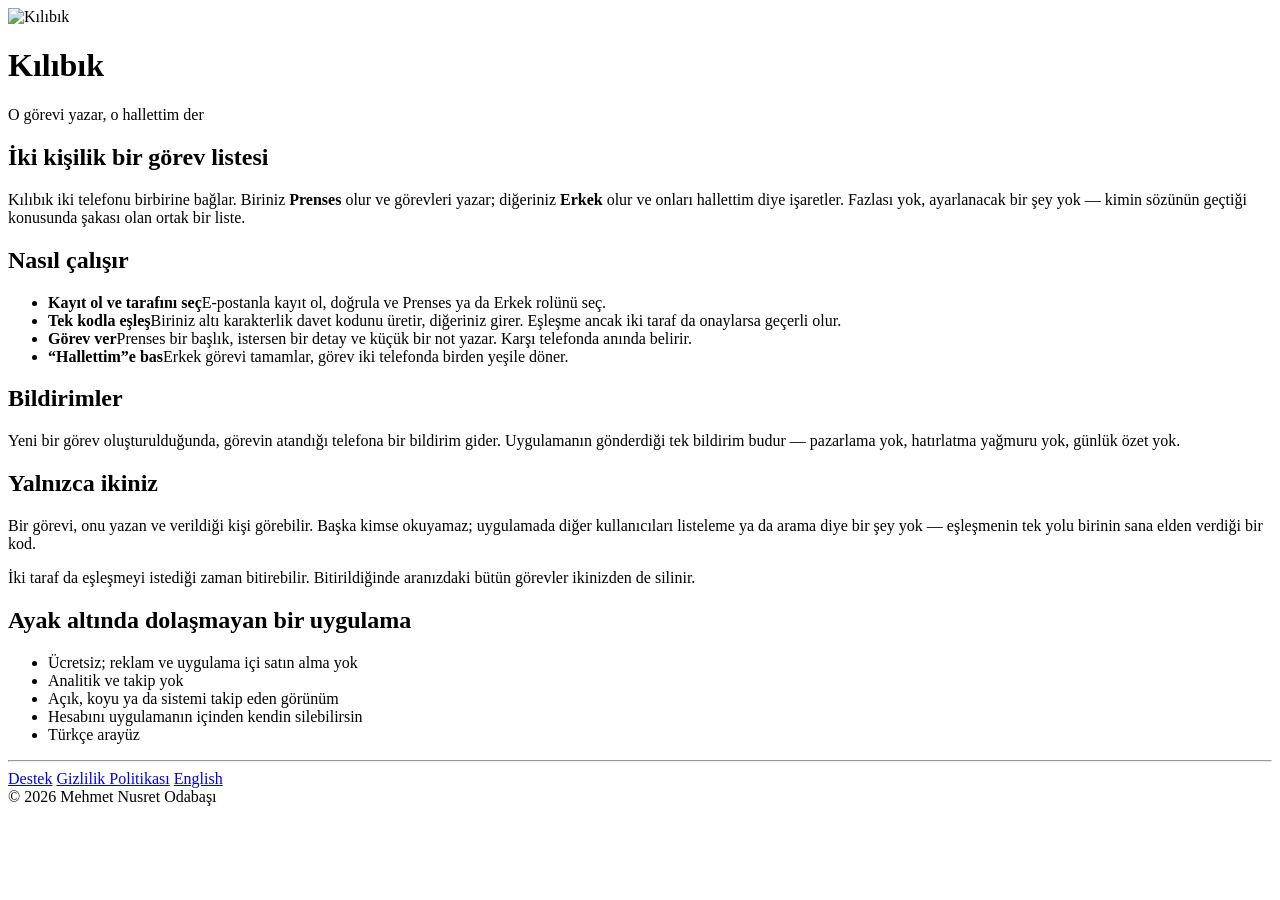
==== index.html @ 3419f4d8 "Make Turkish the default language and move English under /en/ The app's interface is Turkish only, s" ====
<!DOCTYPE html>
<html lang="tr">
<head>
<meta charset="utf-8">
<meta name="viewport" content="width=device-width, initial-scale=1">
<title>Kılıbık — İki kişilik görev listesi</title>
<meta name="description" content="Kılıbık iki telefonu tek kodla eşleştirir. Biri görevi yazar, diğeri hallettim der. Ücretsiz, reklamsız ve listeyi yalnızca ikiniz görürsünüz.">
<link rel="icon" href="assets/logo.png">
<link rel="stylesheet" href="assets/style.css">
<link rel="alternate" hreflang="en" href="https://nodabasi.github.io/kilibik/en/">
<link rel="alternate" hreflang="tr" href="https://nodabasi.github.io/kilibik/">
</head>
<body>
<div class="wrap">

<header>
  <img src="assets/logo.png" alt="Kılıbık">
  <h1>Kılıbık</h1>
  <p class="tagline">O görevi yazar, o hallettim der</p>
</header>

<h2>İki kişilik bir görev listesi</h2>
<p>Kılıbık iki telefonu birbirine bağlar. Biriniz <b>Prenses</b> olur ve görevleri
yazar; diğeriniz <b>Erkek</b> olur ve onları hallettim diye işaretler. Fazlası yok,
ayarlanacak bir şey yok — kimin sözünün geçtiği konusunda şakası olan ortak bir liste.</p>

<h2>Nasıl çalışır</h2>
<ul class="steps">
  <li><b>Kayıt ol ve tarafını seç</b><span>E-postanla kayıt ol, doğrula ve Prenses ya da Erkek rolünü seç.</span></li>
  <li><b>Tek kodla eşleş</b><span>Biriniz altı karakterlik davet kodunu üretir, diğeriniz girer. Eşleşme ancak iki taraf da onaylarsa geçerli olur.</span></li>
  <li><b>Görev ver</b><span>Prenses bir başlık, istersen bir detay ve küçük bir not yazar. Karşı telefonda anında belirir.</span></li>
  <li><b>“Hallettim”e bas</b><span>Erkek görevi tamamlar, görev iki telefonda birden yeşile döner.</span></li>
</ul>

<h2>Bildirimler</h2>
<p>Yeni bir görev oluşturulduğunda, görevin atandığı telefona bir bildirim gider.
Uygulamanın gönderdiği tek bildirim budur — pazarlama yok, hatırlatma yağmuru yok, günlük
özet yok.</p>

<h2>Yalnızca ikiniz</h2>
<p>Bir görevi, onu yazan ve verildiği kişi görebilir. Başka kimse okuyamaz; uygulamada
diğer kullanıcıları listeleme ya da arama diye bir şey yok — eşleşmenin tek yolu birinin
sana elden verdiği bir kod.</p>
<p>İki taraf da eşleşmeyi istediği zaman bitirebilir. Bitirildiğinde aranızdaki bütün
görevler ikinizden de silinir.</p>

<h2>Ayak altında dolaşmayan bir uygulama</h2>
<ul class="plain">
  <li>Ücretsiz; reklam ve uygulama içi satın alma yok</li>
  <li>Analitik ve takip yok</li>
  <li>Açık, koyu ya da sistemi takip eden görünüm</li>
  <li>Hesabını uygulamanın içinden kendin silebilirsin</li>
  <li>Türkçe arayüz</li>
</ul>

<hr>
<footer>
  <a href="support/">Destek</a>
  <a href="privacy/">Gizlilik Politikası</a>
  <a href="en/" hreflang="en">English</a>
  <div class="copyright">© 2026 Mehmet Nusret Odabaşı</div>
</footer>

</div>
</body>
</html>
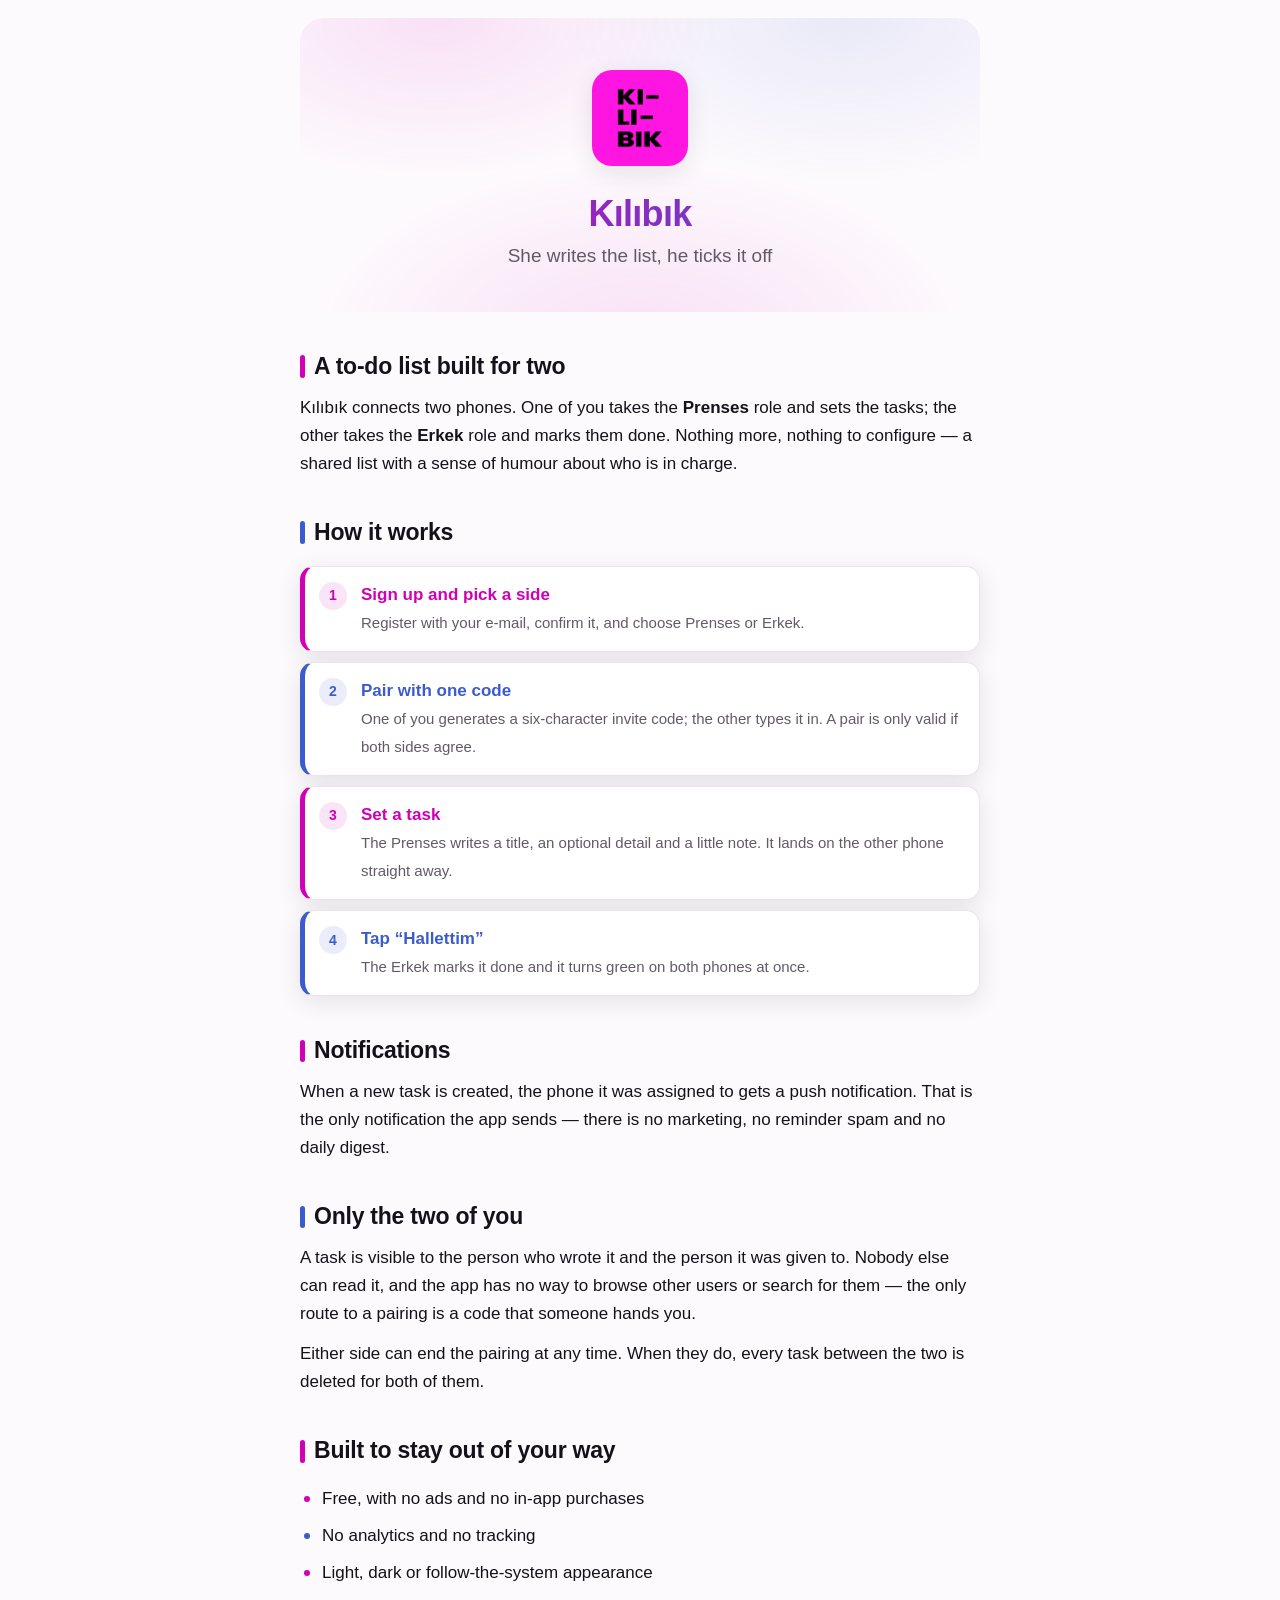
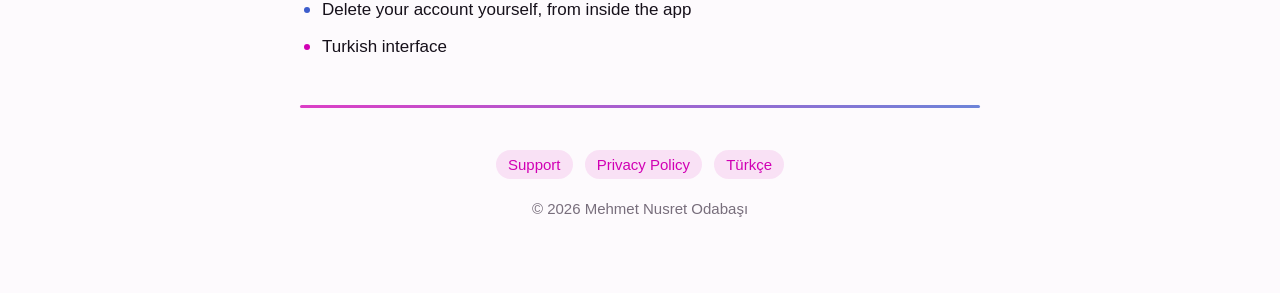
==== commit af6354ad: "Add Kilibik website: landing, support and privacy pages in EN and TR Mirrors the structure of the Mi" ====
--- a/index.html
+++ b/index.html
@@ -1,14 +1,14 @@
 <!DOCTYPE html>
-<html lang="tr">
+<html lang="en">
 <head>
 <meta charset="utf-8">
 <meta name="viewport" content="width=device-width, initial-scale=1">
-<title>Kılıbık — İki kişilik görev listesi</title>
-<meta name="description" content="Kılıbık iki telefonu tek kodla eşleştirir. Biri görevi yazar, diğeri hallettim der. Ücretsiz, reklamsız ve listeyi yalnızca ikiniz görürsünüz.">
+<title>Kılıbık — A shared to-do list for two</title>
+<meta name="description" content="Kılıbık pairs two phones with one code. One partner writes the tasks, the other ticks them off. Free, no ads, and only the two of you can see the list.">
 <link rel="icon" href="assets/logo.png">
 <link rel="stylesheet" href="assets/style.css">
-<link rel="alternate" hreflang="en" href="https://nodabasi.github.io/kilibik/en/">
-<link rel="alternate" hreflang="tr" href="https://nodabasi.github.io/kilibik/">
+<link rel="alternate" hreflang="en" href="https://nodabasi.github.io/kilibik/">
+<link rel="alternate" hreflang="tr" href="https://nodabasi.github.io/kilibik/tr/">
 </head>
 <body>
 <div class="wrap">
@@ -16,48 +16,48 @@
 <header>
   <img src="assets/logo.png" alt="Kılıbık">
   <h1>Kılıbık</h1>
-  <p class="tagline">O görevi yazar, o hallettim der</p>
+  <p class="tagline">She writes the list, he ticks it off</p>
 </header>
 
-<h2>İki kişilik bir görev listesi</h2>
-<p>Kılıbık iki telefonu birbirine bağlar. Biriniz <b>Prenses</b> olur ve görevleri
-yazar; diğeriniz <b>Erkek</b> olur ve onları hallettim diye işaretler. Fazlası yok,
-ayarlanacak bir şey yok — kimin sözünün geçtiği konusunda şakası olan ortak bir liste.</p>
+<h2>A to-do list built for two</h2>
+<p>Kılıbık connects two phones. One of you takes the <b>Prenses</b> role and sets the
+tasks; the other takes the <b>Erkek</b> role and marks them done. Nothing more, nothing
+to configure — a shared list with a sense of humour about who is in charge.</p>
 
-<h2>Nasıl çalışır</h2>
+<h2>How it works</h2>
 <ul class="steps">
-  <li><b>Kayıt ol ve tarafını seç</b><span>E-postanla kayıt ol, doğrula ve Prenses ya da Erkek rolünü seç.</span></li>
-  <li><b>Tek kodla eşleş</b><span>Biriniz altı karakterlik davet kodunu üretir, diğeriniz girer. Eşleşme ancak iki taraf da onaylarsa geçerli olur.</span></li>
-  <li><b>Görev ver</b><span>Prenses bir başlık, istersen bir detay ve küçük bir not yazar. Karşı telefonda anında belirir.</span></li>
-  <li><b>“Hallettim”e bas</b><span>Erkek görevi tamamlar, görev iki telefonda birden yeşile döner.</span></li>
+  <li><b>Sign up and pick a side</b><span>Register with your e-mail, confirm it, and choose Prenses or Erkek.</span></li>
+  <li><b>Pair with one code</b><span>One of you generates a six-character invite code; the other types it in. A pair is only valid if both sides agree.</span></li>
+  <li><b>Set a task</b><span>The Prenses writes a title, an optional detail and a little note. It lands on the other phone straight away.</span></li>
+  <li><b>Tap “Hallettim”</b><span>The Erkek marks it done and it turns green on both phones at once.</span></li>
 </ul>
 
-<h2>Bildirimler</h2>
-<p>Yeni bir görev oluşturulduğunda, görevin atandığı telefona bir bildirim gider.
-Uygulamanın gönderdiği tek bildirim budur — pazarlama yok, hatırlatma yağmuru yok, günlük
-özet yok.</p>
+<h2>Notifications</h2>
+<p>When a new task is created, the phone it was assigned to gets a push notification.
+That is the only notification the app sends — there is no marketing, no reminder spam and
+no daily digest.</p>
 
-<h2>Yalnızca ikiniz</h2>
-<p>Bir görevi, onu yazan ve verildiği kişi görebilir. Başka kimse okuyamaz; uygulamada
-diğer kullanıcıları listeleme ya da arama diye bir şey yok — eşleşmenin tek yolu birinin
-sana elden verdiği bir kod.</p>
-<p>İki taraf da eşleşmeyi istediği zaman bitirebilir. Bitirildiğinde aranızdaki bütün
-görevler ikinizden de silinir.</p>
+<h2>Only the two of you</h2>
+<p>A task is visible to the person who wrote it and the person it was given to. Nobody
+else can read it, and the app has no way to browse other users or search for them — the
+only route to a pairing is a code that someone hands you.</p>
+<p>Either side can end the pairing at any time. When they do, every task between the two
+is deleted for both of them.</p>
 
-<h2>Ayak altında dolaşmayan bir uygulama</h2>
+<h2>Built to stay out of your way</h2>
 <ul class="plain">
-  <li>Ücretsiz; reklam ve uygulama içi satın alma yok</li>
-  <li>Analitik ve takip yok</li>
-  <li>Açık, koyu ya da sistemi takip eden görünüm</li>
-  <li>Hesabını uygulamanın içinden kendin silebilirsin</li>
-  <li>Türkçe arayüz</li>
+  <li>Free, with no ads and no in-app purchases</li>
+  <li>No analytics and no tracking</li>
+  <li>Light, dark or follow-the-system appearance</li>
+  <li>Delete your account yourself, from inside the app</li>
+  <li>Turkish interface</li>
 </ul>
 
 <hr>
 <footer>
-  <a href="support/">Destek</a>
-  <a href="privacy/">Gizlilik Politikası</a>
-  <a href="en/" hreflang="en">English</a>
+  <a href="support/">Support</a>
+  <a href="privacy/">Privacy Policy</a>
+  <a href="tr/" hreflang="tr">Türkçe</a>
   <div class="copyright">© 2026 Mehmet Nusret Odabaşı</div>
 </footer>
 
--- a/assets/style.css
+++ b/assets/style.css
@@ -0,0 +1,280 @@
+/* Shared stylesheet for every page. Palette mirrors the app: magenta brand on a
+   near-white ground, with a blue accent for notes and a green/red pair for the
+   task states the app itself uses.
+
+   Mobile first: the base rules target a phone, and the only media queries widen
+   things for larger screens or adapt to a dark colour scheme. */
+
+:root {
+  --ink: #16101a;
+  --ink-soft: #635a67;
+  --ink-faint: #786e7c;
+  --ground: #fdfafd;
+  --card: #ffffff;
+  --line: #eee3ec;
+
+  --magenta: #d100b4;
+  --blue: #3d5ccc;
+  --green: #0e6f4a;
+  --red: #ce2b3c;
+
+  /* Same hues at low alpha, for card and badge fills. */
+  --magenta-tint: #d100b41a;
+  --blue-tint: #3d5ccc1a;
+  --green-tint: #0e6f4a1a;
+  --red-tint: #ce2b3c1a;
+
+  --shadow: 0 6px 24px rgb(22 16 26 / 0.10);
+}
+
+@media (prefers-color-scheme: dark) {
+  :root {
+    --ink: #f6f1f5;
+    --ink-soft: #c4bac6;
+    --ink-faint: #a79ca8;
+    --ground: #100d12;
+    --card: #1b161e;
+    --line: #322b35;
+
+    --magenta: #ff15e1;
+    --blue: #8fa6f5;
+    --green: #4cc894;
+    --red: #ff7b85;
+
+    --magenta-tint: #ff15e124;
+    --blue-tint: #8fa6f524;
+    --green-tint: #4cc89424;
+    --red-tint: #ff7b8524;
+
+    --shadow: 0 6px 24px rgb(0 0 0 / 0.35);
+  }
+}
+
+* { box-sizing: border-box; }
+
+body {
+  margin: 0;
+  padding: 0 18px 64px;
+  background: var(--ground);
+  color: var(--ink);
+  font: 17px/1.65 -apple-system, BlinkMacSystemFont, "Segoe UI", Roboto, Helvetica, Arial, sans-serif;
+  -webkit-text-size-adjust: 100%;
+  overflow-wrap: break-word;
+}
+
+img { max-width: 100%; }
+
+.wrap { max-width: 680px; margin: 0 auto; }
+
+/* Header — a tinted band in the brand magenta, warmed with the blue accent */
+
+header {
+  position: relative;
+  margin: 18px 0 8px;
+  padding: 40px 20px 32px;
+  text-align: center;
+  border-radius: 24px;
+  background:
+    radial-gradient(60% 80% at 20% 0%, var(--magenta-tint), transparent 70%),
+    radial-gradient(60% 80% at 80% 0%, var(--blue-tint), transparent 70%),
+    radial-gradient(70% 90% at 50% 110%, var(--magenta-tint), transparent 70%);
+}
+
+header img {
+  width: 84px;
+  height: 84px;
+  border-radius: 20px;
+  box-shadow: var(--shadow);
+}
+
+h1 {
+  margin: 18px 0 6px;
+  font-size: clamp(28px, 8vw, 36px);
+  line-height: 1.15;
+  letter-spacing: -0.02em;
+  background: linear-gradient(100deg, var(--magenta), var(--blue));
+  -webkit-background-clip: text;
+  background-clip: text;
+  color: transparent;
+}
+
+.tagline {
+  margin: 0;
+  color: var(--ink-soft);
+  font-size: clamp(16px, 4.4vw, 19px);
+}
+
+/* Section headings — a coloured bar alternating magenta and blue */
+
+h2 {
+  position: relative;
+  margin: 40px 0 12px;
+  padding-left: 14px;
+  font-size: clamp(20px, 5.4vw, 23px);
+  line-height: 1.3;
+  letter-spacing: -0.01em;
+}
+
+h2::before {
+  content: "";
+  position: absolute;
+  left: 0;
+  top: 0.16em;
+  bottom: 0.16em;
+  width: 5px;
+  border-radius: 3px;
+  background: var(--magenta);
+}
+
+h2:nth-of-type(even)::before { background: var(--blue); }
+
+h3 {
+  margin: 26px 0 4px;
+  font-size: 17px;
+  color: var(--magenta);
+}
+
+p { margin: 12px 0; }
+
+a { color: var(--blue); }
+
+hr {
+  margin: 44px 0 0;
+  border: 0;
+  height: 3px;
+  border-radius: 2px;
+  background: linear-gradient(90deg, var(--magenta), var(--blue));
+  opacity: 0.75;
+}
+
+/* Numbered walkthrough on the landing page */
+
+.steps {
+  list-style: none;
+  margin: 18px 0;
+  padding: 0;
+  counter-reset: step;
+}
+
+.steps li {
+  position: relative;
+  counter-increment: step;
+  background: var(--card);
+  border: 1px solid var(--line);
+  border-left: 5px solid var(--magenta);
+  border-radius: 14px;
+  padding: 14px 16px 14px 56px;
+  margin-bottom: 10px;
+  box-shadow: var(--shadow);
+}
+
+.steps li::before {
+  content: counter(step);
+  position: absolute;
+  left: 14px;
+  top: 15px;
+  width: 28px;
+  height: 28px;
+  border-radius: 50%;
+  display: grid;
+  place-items: center;
+  font-size: 14px;
+  font-weight: 700;
+  color: var(--magenta);
+  background: var(--magenta-tint);
+}
+
+.steps li:nth-child(even) { border-left-color: var(--blue); }
+.steps li:nth-child(even)::before { color: var(--blue); background: var(--blue-tint); }
+
+.steps b { display: block; font-size: 17px; }
+.steps li:nth-child(odd) b { color: var(--magenta); }
+.steps li:nth-child(even) b { color: var(--blue); }
+
+.steps span { color: var(--ink-soft); font-size: 15px; }
+
+/* Plain bullet lists — coloured markers, alternating */
+
+ul.plain { padding-left: 22px; }
+
+ul.plain li { margin: 7px 0; }
+
+ul.plain li::marker { color: var(--magenta); font-size: 1.1em; }
+ul.plain li:nth-child(even)::marker { color: var(--blue); }
+
+/* Contact box */
+
+.contact {
+  background: var(--card);
+  border: 1px solid var(--line);
+  border-top: 4px solid var(--magenta);
+  border-radius: 14px;
+  padding: 16px 18px;
+  margin: 20px 0;
+  box-shadow: var(--shadow);
+}
+
+.contact p:first-child { margin-top: 0; }
+.contact p:last-child { margin-bottom: 0; }
+.contact a { font-weight: 600; }
+
+/* Callout for the destructive actions people come to this site looking for */
+
+.notice {
+  background: var(--red-tint);
+  border: 1px solid var(--line);
+  border-left: 4px solid var(--red);
+  border-radius: 14px;
+  padding: 16px 18px;
+  margin: 20px 0;
+}
+
+.notice p:first-child { margin-top: 0; }
+.notice p:last-child { margin-bottom: 0; }
+
+/* Effective-date line under a policy heading */
+
+.meta {
+  display: inline-block;
+  margin: 6px 0 0;
+  padding: 5px 12px;
+  border-radius: 999px;
+  background: var(--magenta-tint);
+  color: var(--ink-soft);
+  font-size: 14px;
+  line-height: 1.5;
+}
+
+/* Footer */
+
+footer {
+  margin-top: 22px;
+  padding-top: 18px;
+  color: var(--ink-faint);
+  font-size: 15px;
+  line-height: 2.2;
+  text-align: center;
+}
+
+footer a {
+  margin: 0 4px;
+  padding: 6px 12px;
+  border-radius: 999px;
+  background: var(--magenta-tint);
+  color: var(--magenta);
+  text-decoration: none;
+  white-space: nowrap;
+}
+
+footer a:hover { text-decoration: underline; }
+
+footer .copyright { margin-top: 16px; line-height: 1.6; }
+
+/* Wider screens */
+
+@media (min-width: 560px) {
+  body { padding: 0 24px 72px; }
+  header { padding: 52px 24px 40px; }
+  header img { width: 96px; height: 96px; }
+  .steps li { padding-right: 20px; }
+}
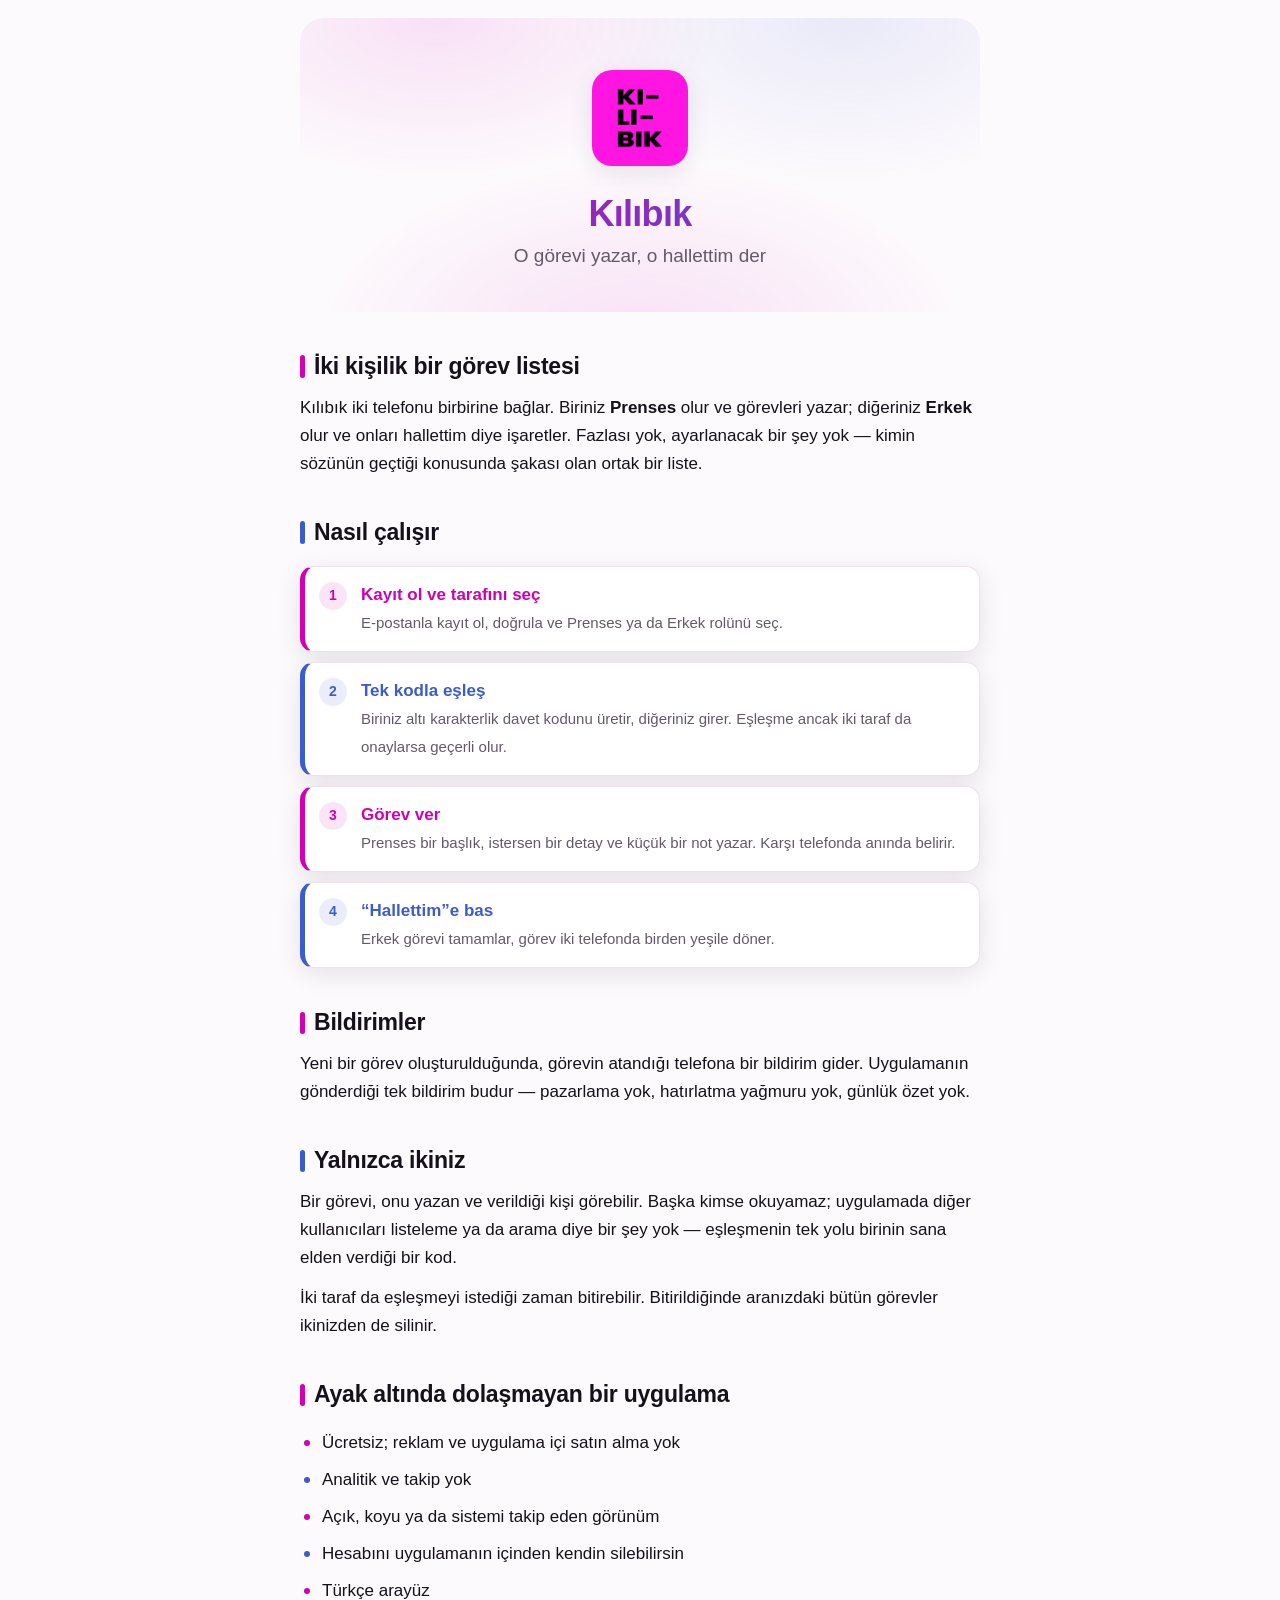
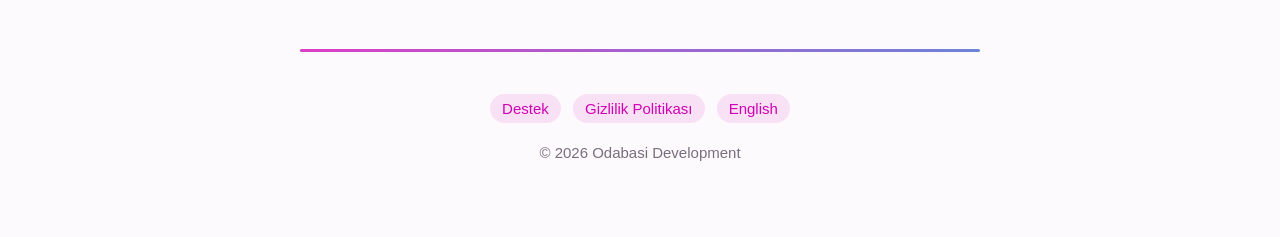
==== commit 2e28e4e6: "Rename the site to kilibik-site and attribute it to Odabasi Development The repository name decides " ====
--- a/index.html
+++ b/index.html
@@ -1,14 +1,14 @@
 <!DOCTYPE html>
-<html lang="en">
+<html lang="tr">
 <head>
 <meta charset="utf-8">
 <meta name="viewport" content="width=device-width, initial-scale=1">
-<title>Kılıbık — A shared to-do list for two</title>
-<meta name="description" content="Kılıbık pairs two phones with one code. One partner writes the tasks, the other ticks them off. Free, no ads, and only the two of you can see the list.">
+<title>Kılıbık — İki kişilik görev listesi</title>
+<meta name="description" content="Kılıbık iki telefonu tek kodla eşleştirir. Biri görevi yazar, diğeri hallettim der. Ücretsiz, reklamsız ve listeyi yalnızca ikiniz görürsünüz.">
 <link rel="icon" href="assets/logo.png">
 <link rel="stylesheet" href="assets/style.css">
-<link rel="alternate" hreflang="en" href="https://nodabasi.github.io/kilibik/">
-<link rel="alternate" hreflang="tr" href="https://nodabasi.github.io/kilibik/tr/">
+<link rel="alternate" hreflang="en" href="https://nodabasi.github.io/kilibik-site/en/">
+<link rel="alternate" hreflang="tr" href="https://nodabasi.github.io/kilibik-site/">
 </head>
 <body>
 <div class="wrap">
@@ -16,49 +16,49 @@
 <header>
   <img src="assets/logo.png" alt="Kılıbık">
   <h1>Kılıbık</h1>
-  <p class="tagline">She writes the list, he ticks it off</p>
+  <p class="tagline">O görevi yazar, o hallettim der</p>
 </header>
 
-<h2>A to-do list built for two</h2>
-<p>Kılıbık connects two phones. One of you takes the <b>Prenses</b> role and sets the
-tasks; the other takes the <b>Erkek</b> role and marks them done. Nothing more, nothing
-to configure — a shared list with a sense of humour about who is in charge.</p>
+<h2>İki kişilik bir görev listesi</h2>
+<p>Kılıbık iki telefonu birbirine bağlar. Biriniz <b>Prenses</b> olur ve görevleri
+yazar; diğeriniz <b>Erkek</b> olur ve onları hallettim diye işaretler. Fazlası yok,
+ayarlanacak bir şey yok — kimin sözünün geçtiği konusunda şakası olan ortak bir liste.</p>
 
-<h2>How it works</h2>
+<h2>Nasıl çalışır</h2>
 <ul class="steps">
-  <li><b>Sign up and pick a side</b><span>Register with your e-mail, confirm it, and choose Prenses or Erkek.</span></li>
-  <li><b>Pair with one code</b><span>One of you generates a six-character invite code; the other types it in. A pair is only valid if both sides agree.</span></li>
-  <li><b>Set a task</b><span>The Prenses writes a title, an optional detail and a little note. It lands on the other phone straight away.</span></li>
-  <li><b>Tap “Hallettim”</b><span>The Erkek marks it done and it turns green on both phones at once.</span></li>
+  <li><b>Kayıt ol ve tarafını seç</b><span>E-postanla kayıt ol, doğrula ve Prenses ya da Erkek rolünü seç.</span></li>
+  <li><b>Tek kodla eşleş</b><span>Biriniz altı karakterlik davet kodunu üretir, diğeriniz girer. Eşleşme ancak iki taraf da onaylarsa geçerli olur.</span></li>
+  <li><b>Görev ver</b><span>Prenses bir başlık, istersen bir detay ve küçük bir not yazar. Karşı telefonda anında belirir.</span></li>
+  <li><b>“Hallettim”e bas</b><span>Erkek görevi tamamlar, görev iki telefonda birden yeşile döner.</span></li>
 </ul>
 
-<h2>Notifications</h2>
-<p>When a new task is created, the phone it was assigned to gets a push notification.
-That is the only notification the app sends — there is no marketing, no reminder spam and
-no daily digest.</p>
+<h2>Bildirimler</h2>
+<p>Yeni bir görev oluşturulduğunda, görevin atandığı telefona bir bildirim gider.
+Uygulamanın gönderdiği tek bildirim budur — pazarlama yok, hatırlatma yağmuru yok, günlük
+özet yok.</p>
 
-<h2>Only the two of you</h2>
-<p>A task is visible to the person who wrote it and the person it was given to. Nobody
-else can read it, and the app has no way to browse other users or search for them — the
-only route to a pairing is a code that someone hands you.</p>
-<p>Either side can end the pairing at any time. When they do, every task between the two
-is deleted for both of them.</p>
+<h2>Yalnızca ikiniz</h2>
+<p>Bir görevi, onu yazan ve verildiği kişi görebilir. Başka kimse okuyamaz; uygulamada
+diğer kullanıcıları listeleme ya da arama diye bir şey yok — eşleşmenin tek yolu birinin
+sana elden verdiği bir kod.</p>
+<p>İki taraf da eşleşmeyi istediği zaman bitirebilir. Bitirildiğinde aranızdaki bütün
+görevler ikinizden de silinir.</p>
 
-<h2>Built to stay out of your way</h2>
+<h2>Ayak altında dolaşmayan bir uygulama</h2>
 <ul class="plain">
-  <li>Free, with no ads and no in-app purchases</li>
-  <li>No analytics and no tracking</li>
-  <li>Light, dark or follow-the-system appearance</li>
-  <li>Delete your account yourself, from inside the app</li>
-  <li>Turkish interface</li>
+  <li>Ücretsiz; reklam ve uygulama içi satın alma yok</li>
+  <li>Analitik ve takip yok</li>
+  <li>Açık, koyu ya da sistemi takip eden görünüm</li>
+  <li>Hesabını uygulamanın içinden kendin silebilirsin</li>
+  <li>Türkçe arayüz</li>
 </ul>
 
 <hr>
 <footer>
-  <a href="support/">Support</a>
-  <a href="privacy/">Privacy Policy</a>
-  <a href="tr/" hreflang="tr">Türkçe</a>
-  <div class="copyright">© 2026 Mehmet Nusret Odabaşı</div>
+  <a href="support/">Destek</a>
+  <a href="privacy/">Gizlilik Politikası</a>
+  <a href="en/" hreflang="en">English</a>
+  <div class="copyright">© 2026 Odabasi Development</div>
 </footer>
 
 </div>
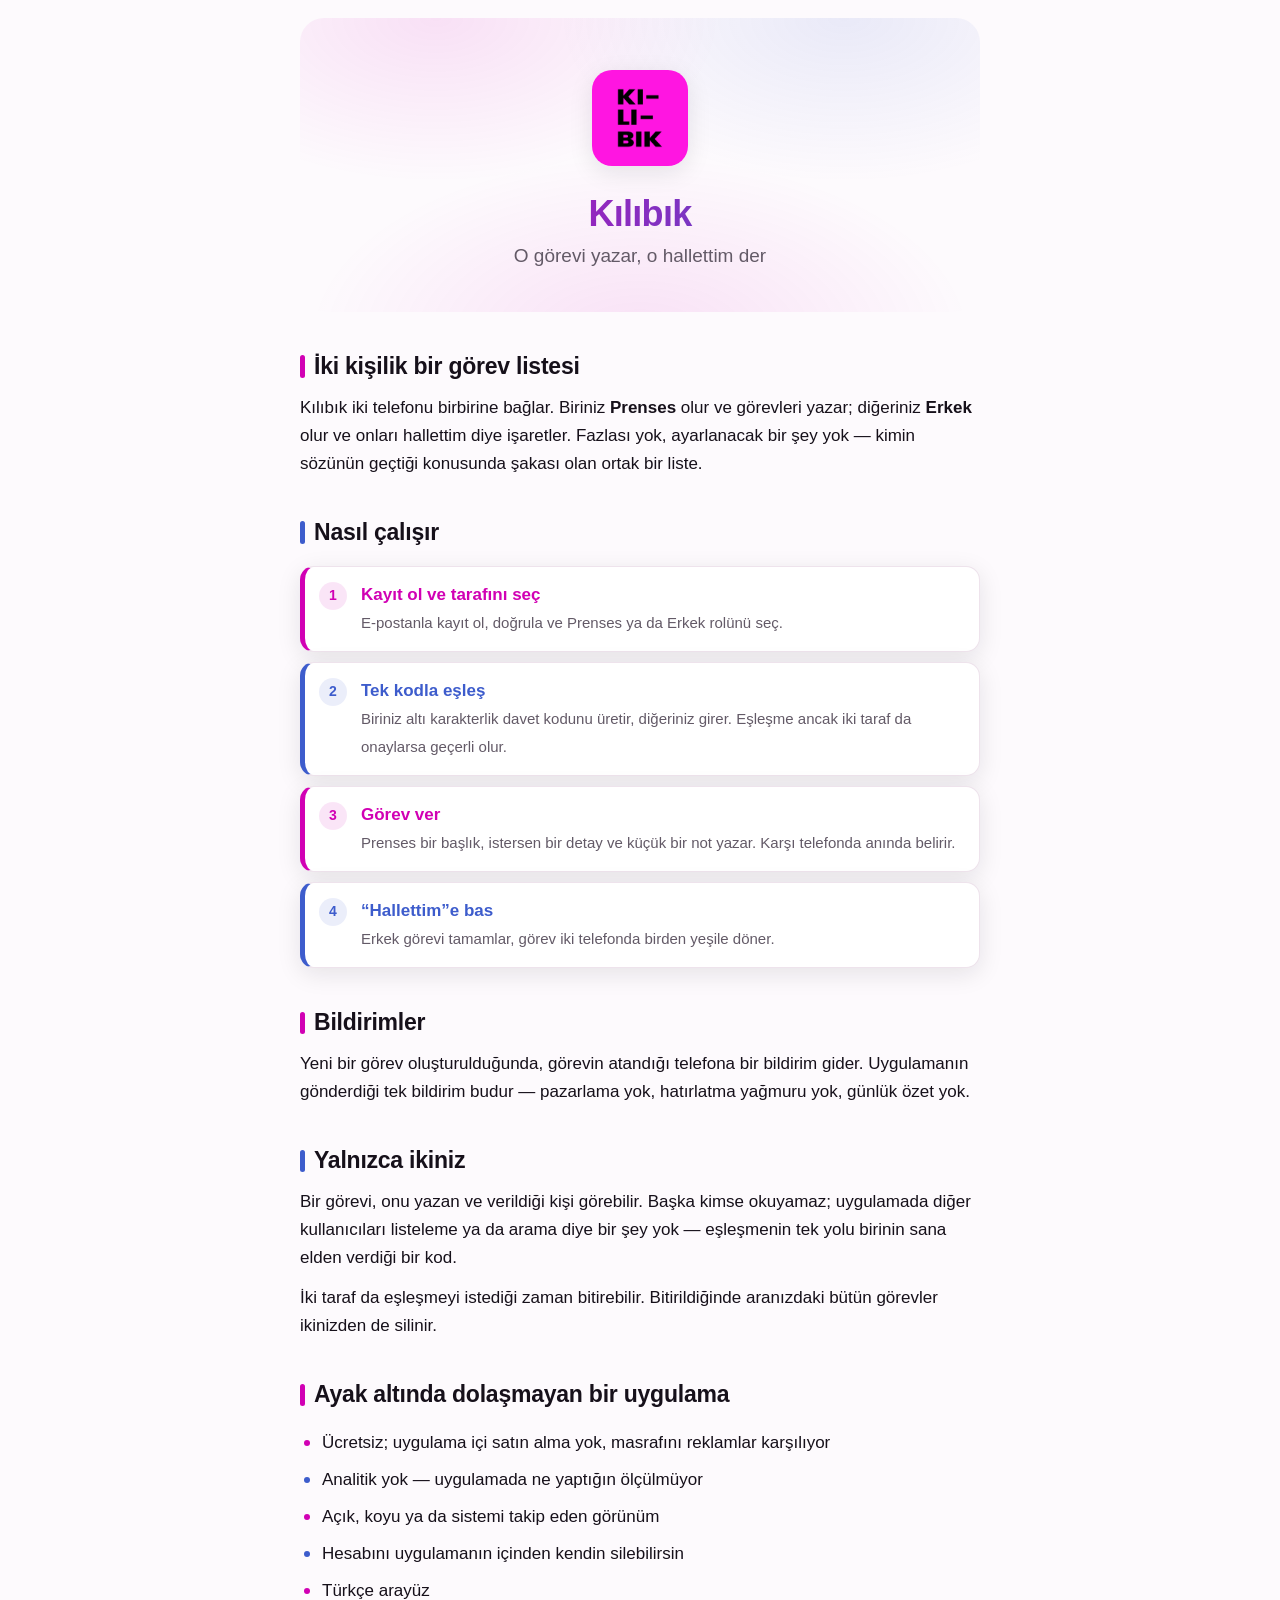
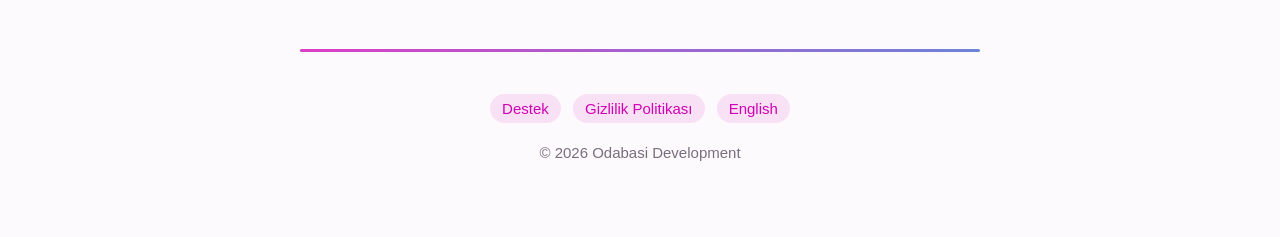
==== commit 9be7f658: "Disclose AdMob advertising across the site The app now serves AdMob banner ads, which made five sepa" ====
--- a/index.html
+++ b/index.html
@@ -4,11 +4,11 @@
 <meta charset="utf-8">
 <meta name="viewport" content="width=device-width, initial-scale=1">
 <title>Kılıbık — İki kişilik görev listesi</title>
-<meta name="description" content="Kılıbık iki telefonu tek kodla eşleştirir. Biri görevi yazar, diğeri hallettim der. Ücretsiz, reklamsız ve listeyi yalnızca ikiniz görürsünüz.">
+<meta name="description" content="Kılıbık iki telefonu tek kodla eşleştirir. Biri görevi yazar, diğeri hallettim der. Ücretsiz, sade ve listeyi yalnızca ikiniz görürsünüz.">
 <link rel="icon" href="assets/logo.png">
 <link rel="stylesheet" href="assets/style.css">
-<link rel="alternate" hreflang="en" href="https://nodabasi.github.io/kilibik-site/en/">
-<link rel="alternate" hreflang="tr" href="https://nodabasi.github.io/kilibik-site/">
+<link rel="alternate" hreflang="en" href="https://nodabasi.github.io/kilibik-app/en/">
+<link rel="alternate" hreflang="tr" href="https://nodabasi.github.io/kilibik-app/">
 </head>
 <body>
 <div class="wrap">
@@ -46,8 +46,8 @@
 
 <h2>Ayak altında dolaşmayan bir uygulama</h2>
 <ul class="plain">
-  <li>Ücretsiz; reklam ve uygulama içi satın alma yok</li>
-  <li>Analitik ve takip yok</li>
+  <li>Ücretsiz; uygulama içi satın alma yok, masrafını reklamlar karşılıyor</li>
+  <li>Analitik yok — uygulamada ne yaptığın ölçülmüyor</li>
   <li>Açık, koyu ya da sistemi takip eden görünüm</li>
   <li>Hesabını uygulamanın içinden kendin silebilirsin</li>
   <li>Türkçe arayüz</li>
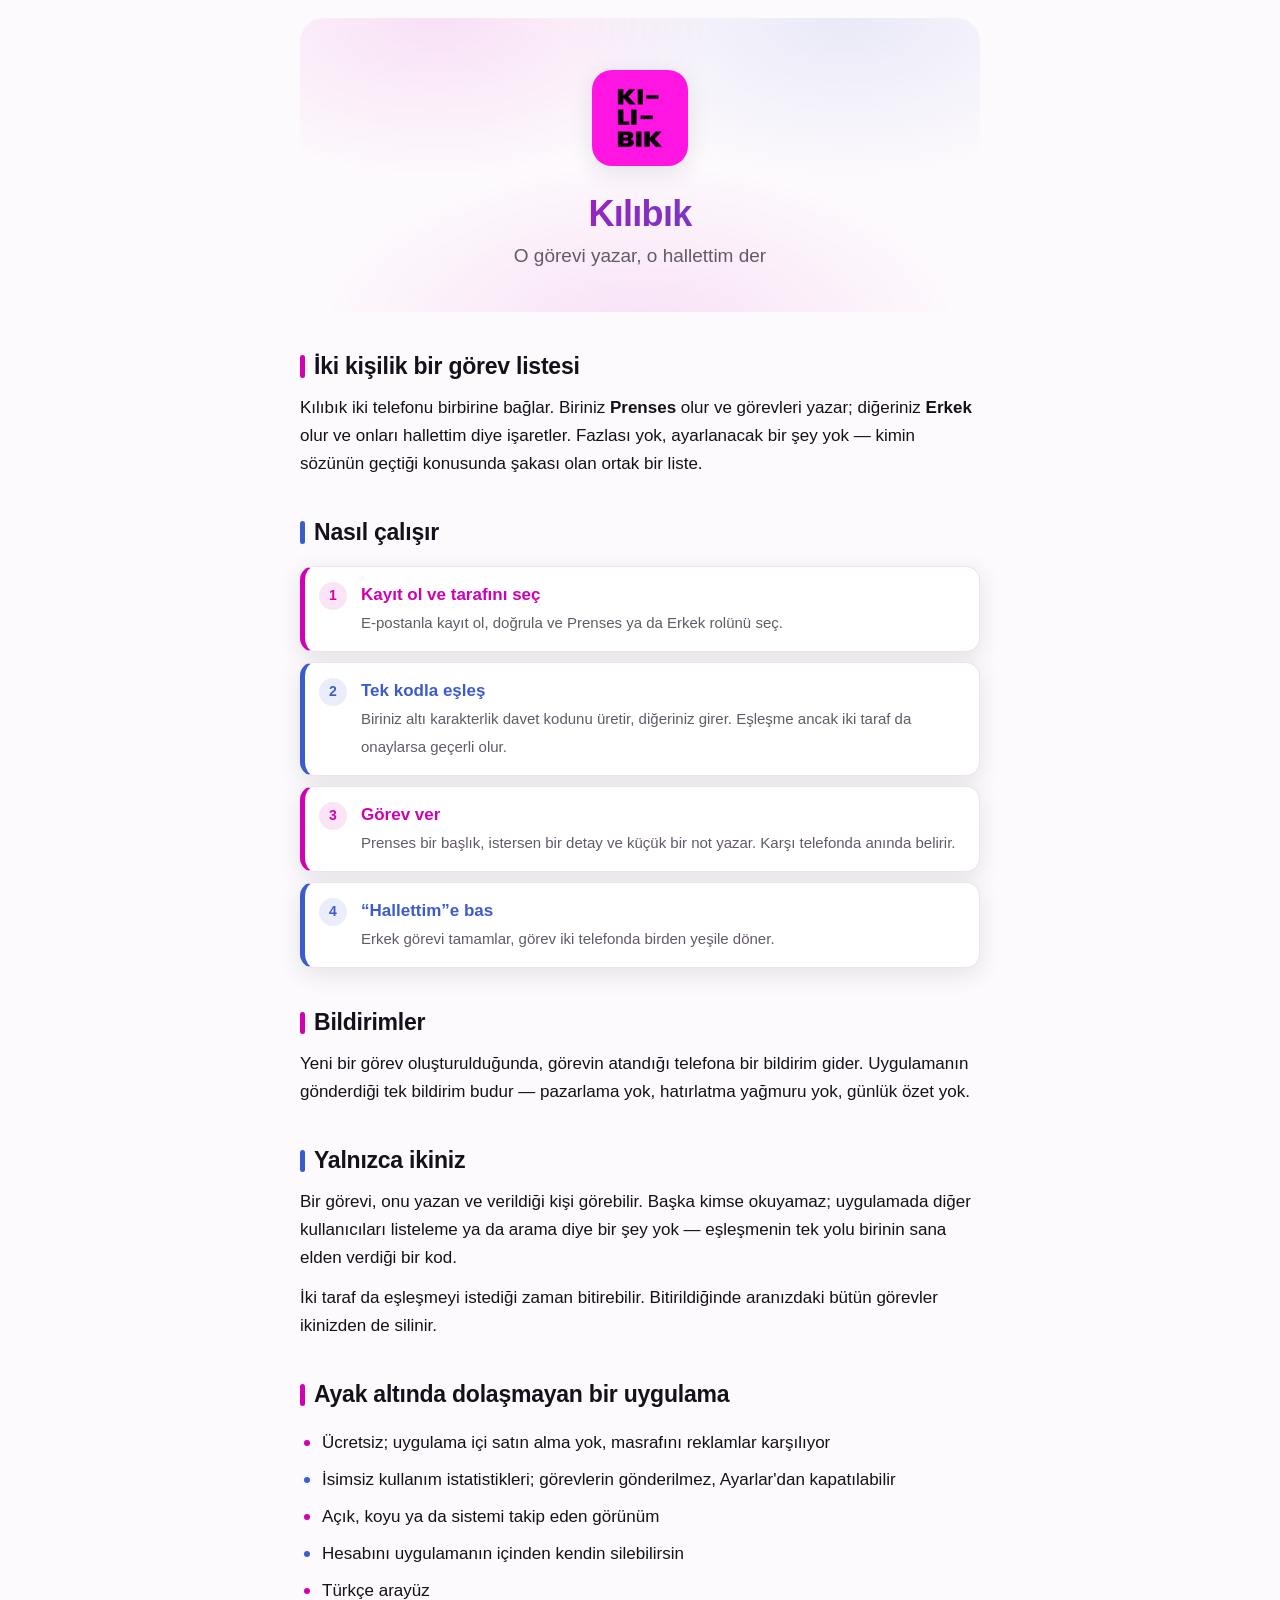
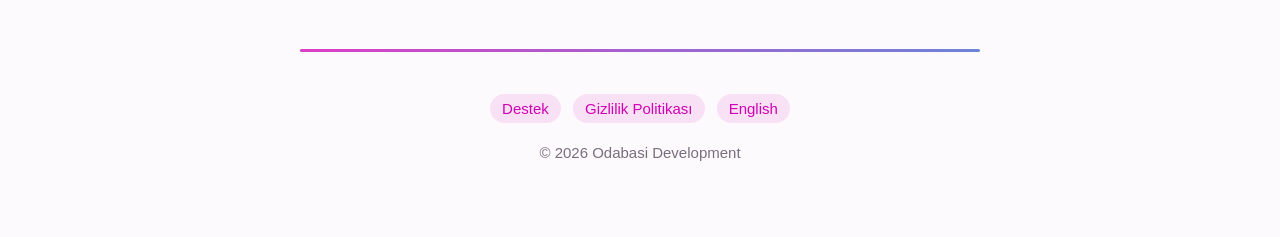
==== commit 35b06eb0: "Disclose Firebase Analytics and Crashlytics The app starts sending anonymous usage statistics and cr" ====
--- a/index.html
+++ b/index.html
@@ -47,7 +47,7 @@
 <h2>Ayak altında dolaşmayan bir uygulama</h2>
 <ul class="plain">
   <li>Ücretsiz; uygulama içi satın alma yok, masrafını reklamlar karşılıyor</li>
-  <li>Analitik yok — uygulamada ne yaptığın ölçülmüyor</li>
+  <li>İsimsiz kullanım istatistikleri; görevlerin gönderilmez, Ayarlar'dan kapatılabilir</li>
   <li>Açık, koyu ya da sistemi takip eden görünüm</li>
   <li>Hesabını uygulamanın içinden kendin silebilirsin</li>
   <li>Türkçe arayüz</li>
